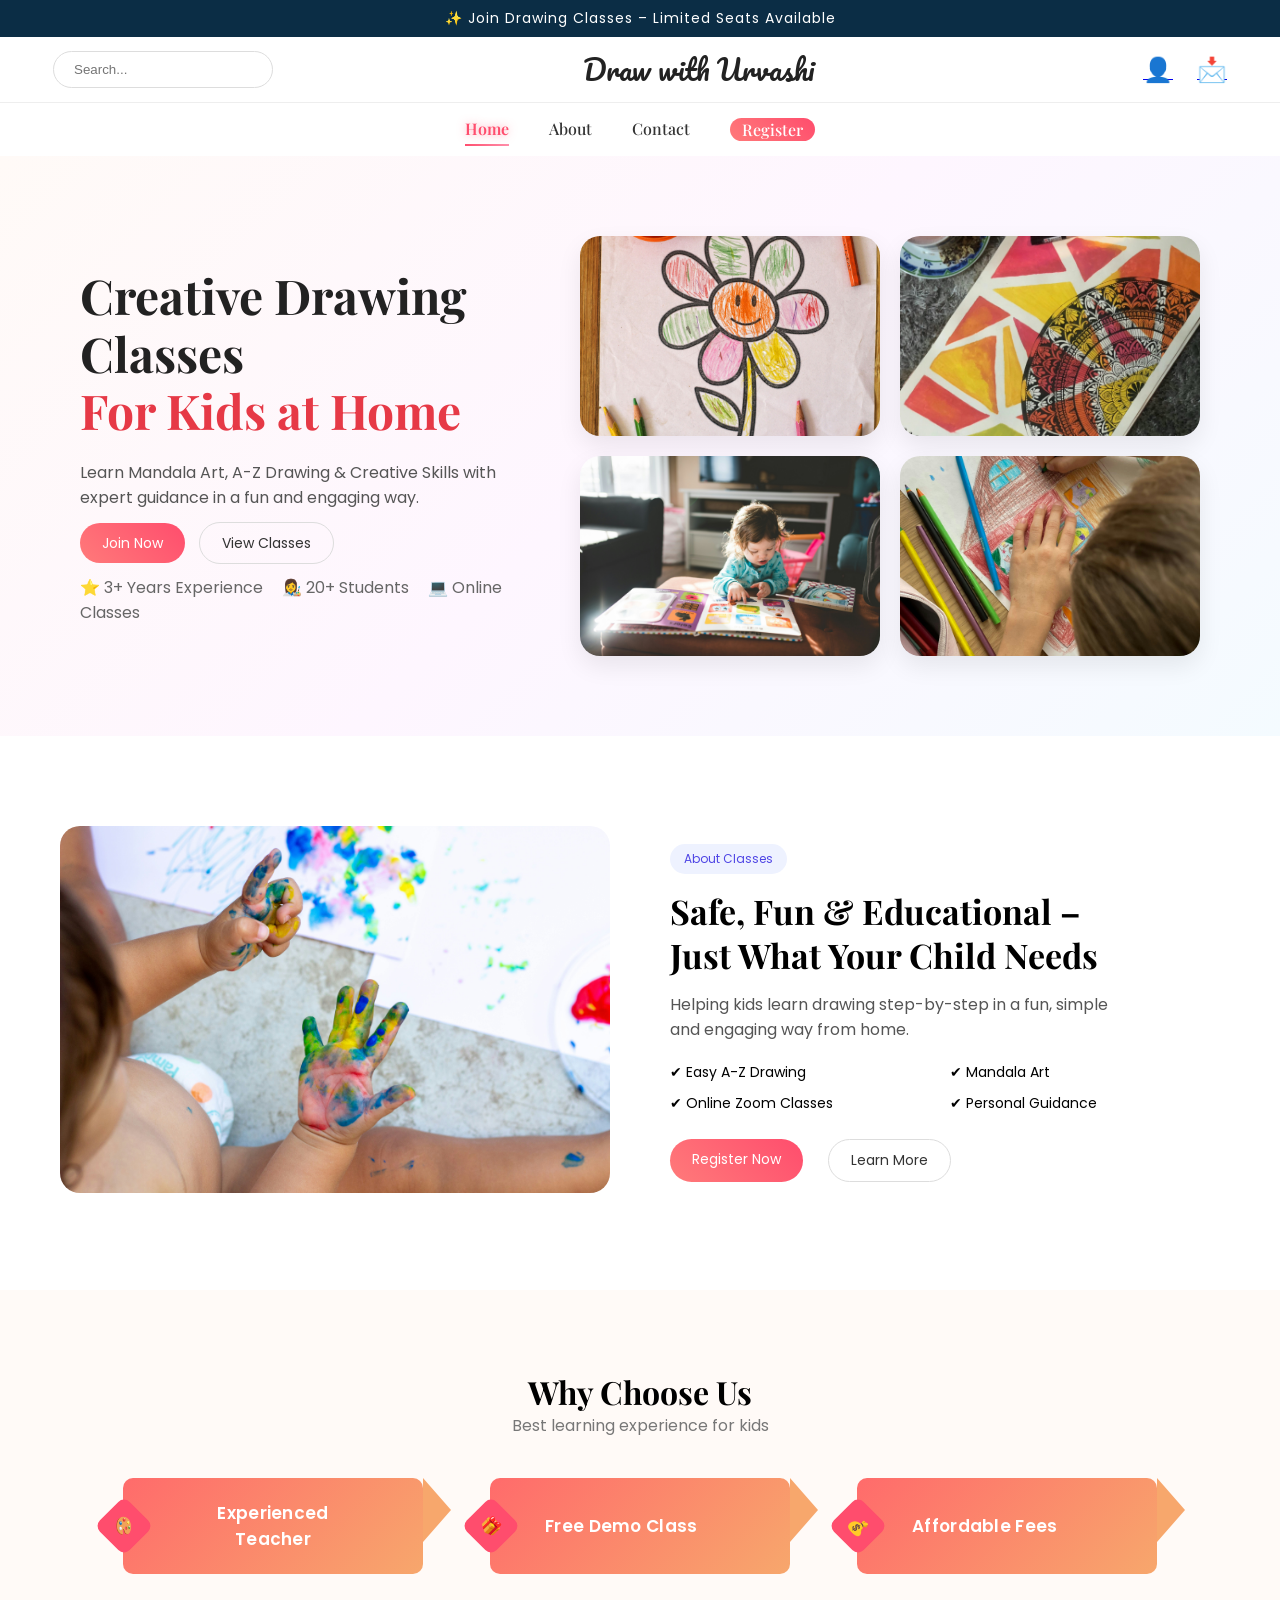
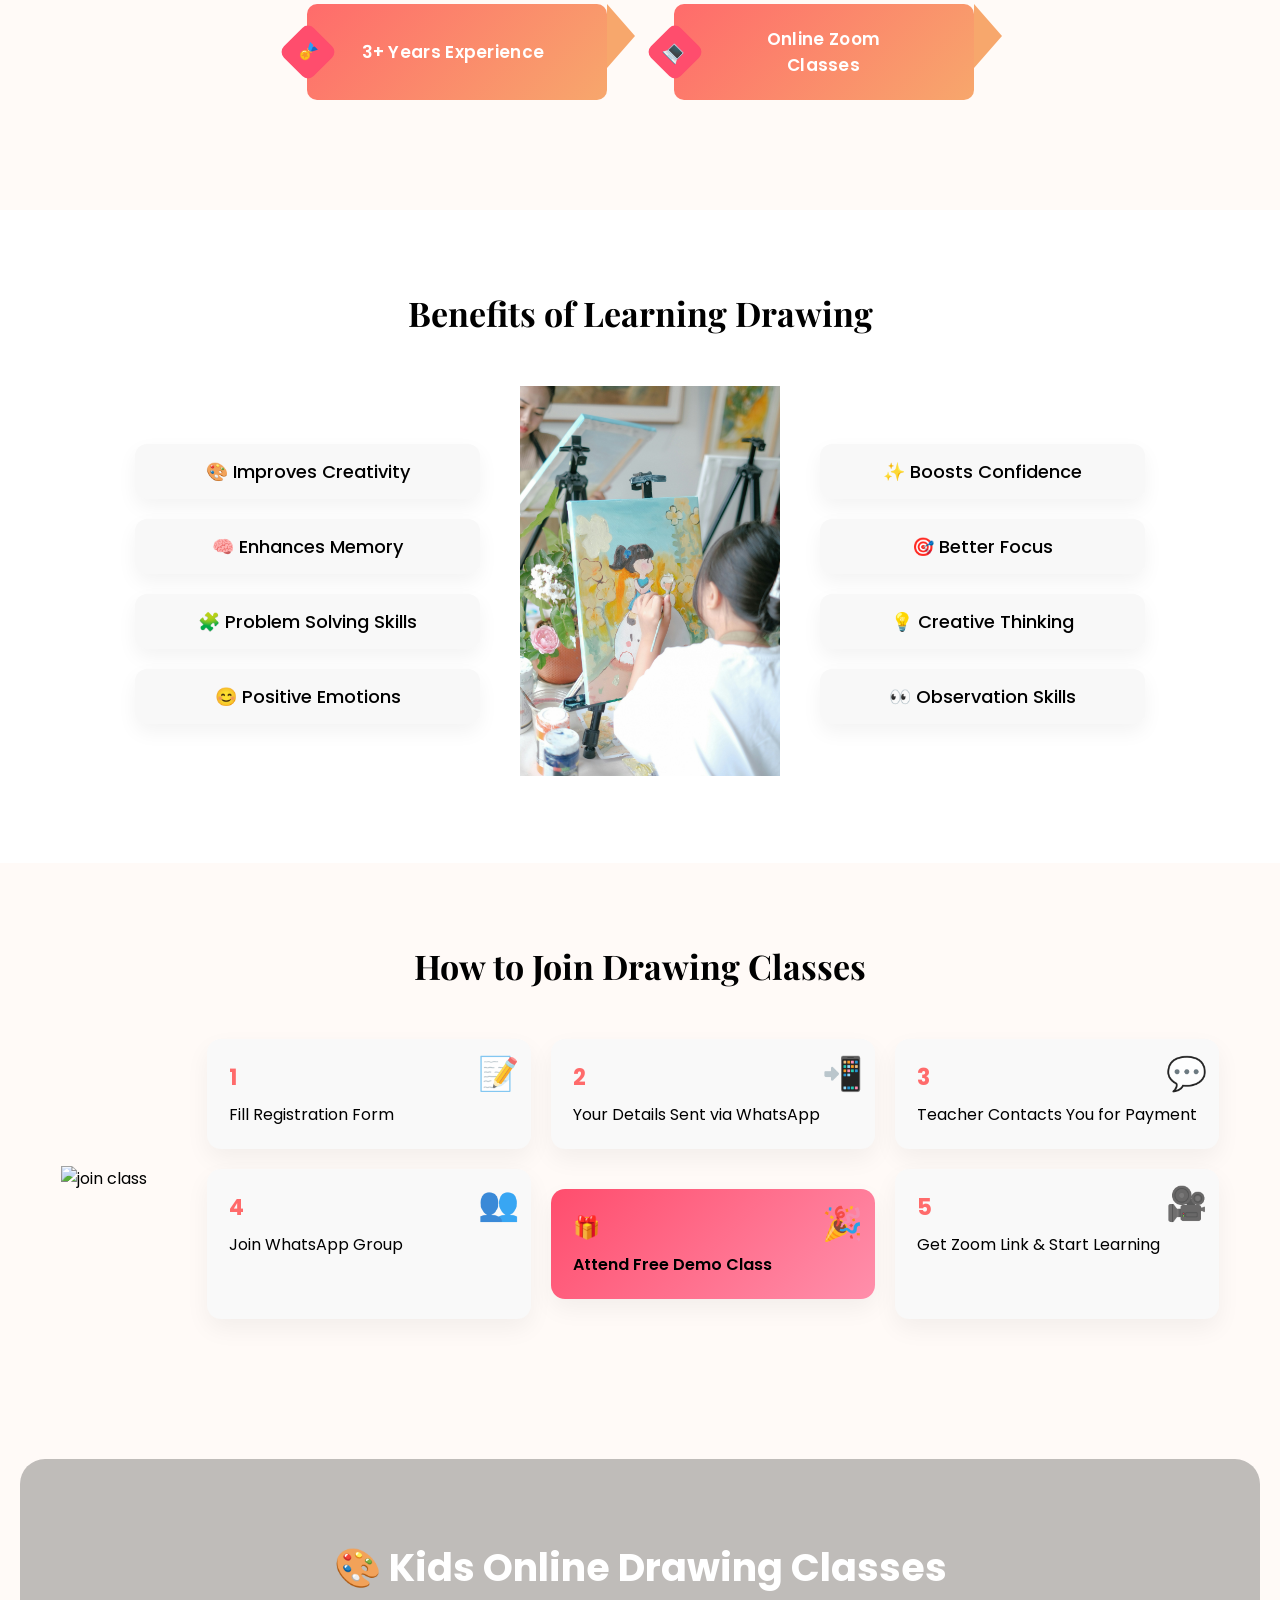
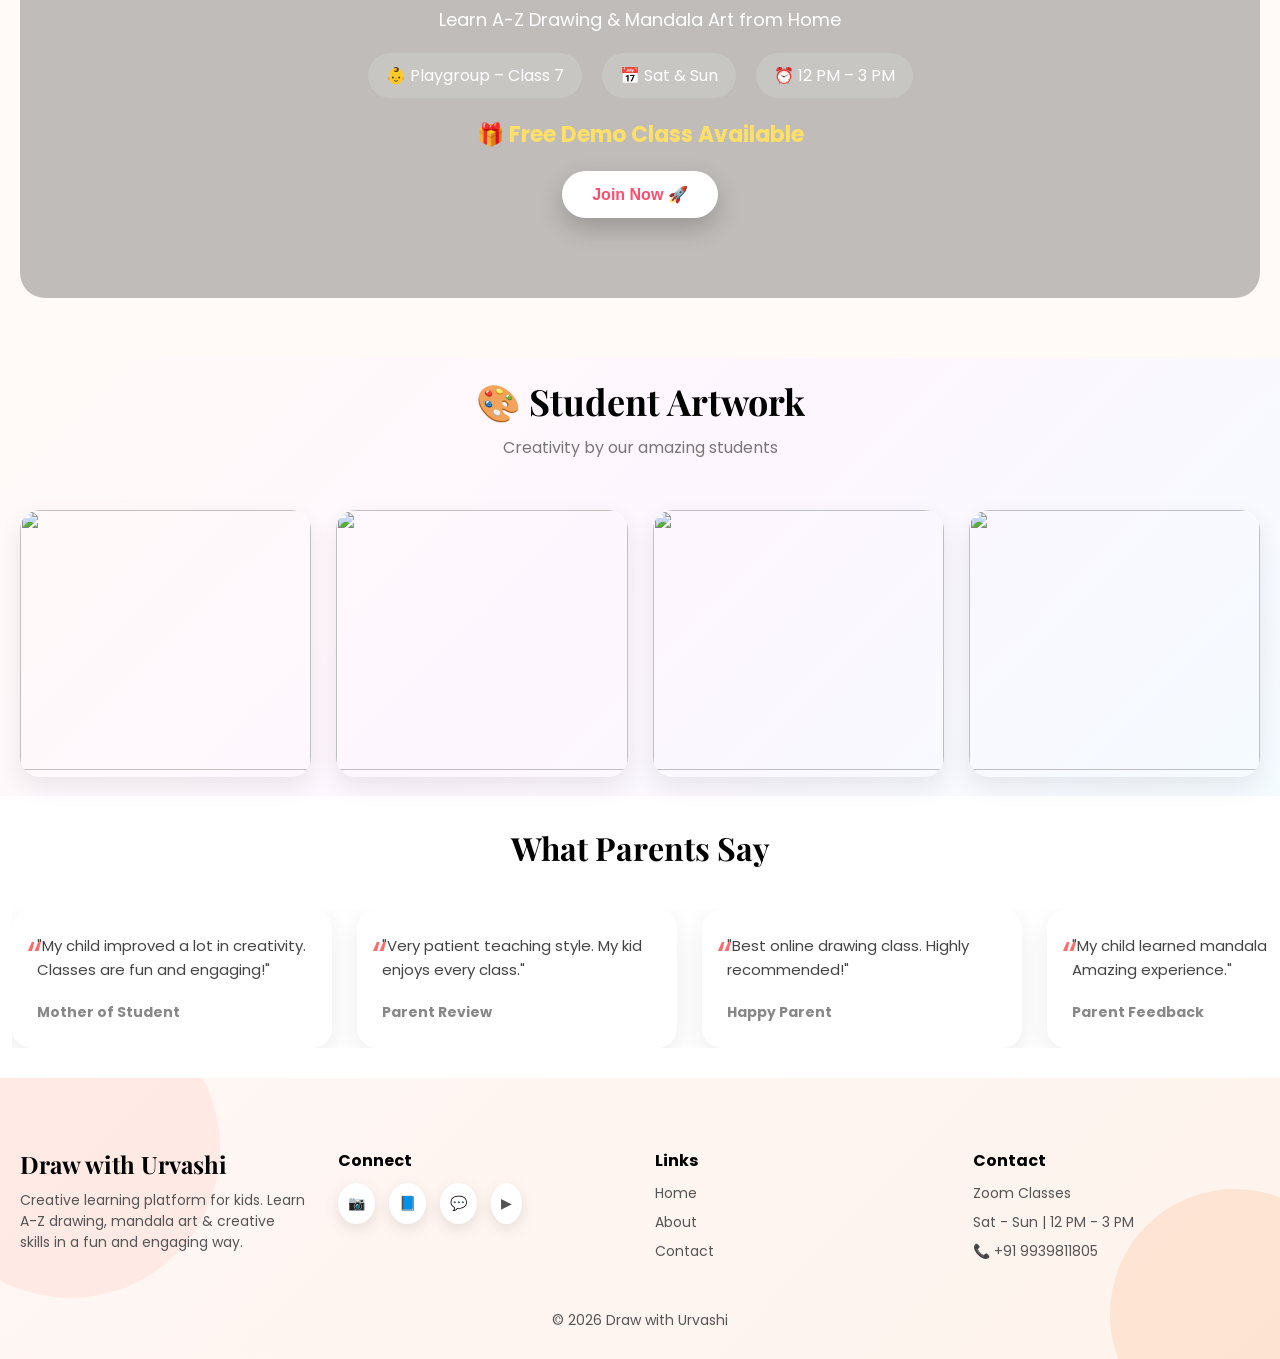
==== index.html @ b01d56c3 "Add files via upload" ====
<!DOCTYPE html>
<html lang="en">

<head>
 <meta charset="UTF-8">
  <meta name="viewport" content="width=device-width, initial-scale=1.0">
  <title>Draw with Urvashi</title>

  <link rel="stylesheet" href="css/style.css">
  <link
    href="https://fonts.googleapis.com/css2?family=Pacifico&family=Playfair+Display:wght@500;700&family=Poppins:wght@300;400;500&display=swap"
    rel="stylesheet">

</head>

<body>
  <div class="form-popup" id="registerForm">

  <div class="form-box">

    <span class="close-btn" onclick="closeForm()">×</span>

    <h2>🎨 Student Registration</h2>

    <input type="text" id="parentName" placeholder="Parent Name">
    <input type="text" id="phone" placeholder="Phone Number">

    <input type="text" id="childName" placeholder="Child Name">
    <input type="text" id="age" placeholder="Child Age">

    <select id="class">
      <option>Select Class</option>
      <option>Playgroup</option>
      <option>Nursery</option>
      <option>Class 1-3</option>
      <option>Class 4-7</option>
    </select>

    <select id="time">
      <option>Preferred Time</option>
      <option>Saturday</option>
      <option>Sunday</option>
    </select>

    <textarea id="msg" placeholder="Message (optional)"></textarea>

    <button onclick="submitForm()">Register Now 🚀</button>

  </div>

</div>

  <!-- 🔥 GOOGLE FONTS -->


  <!-- 🔥 NAVBAR -->
  <header class="navbar">

    <!-- TOP BAR -->
    <div class="top-bar">
      <p>✨ Join Drawing Classes – Limited Seats Available</p>
    </div>

    <!-- MAIN NAV -->
    <div class="nav-main">

      <!-- LEFT SEARCH -->
      <div class="nav-left">
        <input type="text" placeholder="Search..." />
      </div>

      <!-- CENTER LOGO -->
      <div class="nav-logo">
        Draw with Urvashi
      </div>

      <!-- RIGHT ICONS -->
      <div class="nav-icons">
        <a href="login.html"><span>👤</span></a>
        <a href="login.html"><span>📩</span></a>

      </div>

    </div>

    <!-- MENU -->
    <nav class="nav-menu">
      <a href="index.html" class="active">Home</a>
      <a href="about.html">About</a>
      <a href="contact.html">Contact</a>
      <a href="#" class="register-btn" onclick="openForm()">Register</a>
    </nav>

  </header>


  <!-- 🔥 HERO SECTION -->
  <section class="hero">

    <div class="hero-container">

      <!-- LEFT CONTENT -->
      <div class="hero-text">
        <h1>
          Creative Drawing Classes <br>
          <span>For Kids at Home</span>
        </h1>

        <p>
          Learn Mandala Art, A-Z Drawing & Creative Skills
          with expert guidance in a fun and engaging way.
        </p>

        <div class="hero-buttons">
          <a href="#" class="btn primary">Join Now</a>
          <a href="#" class="btn secondary">View Classes</a>
        </div>

        <div class="hero-badges">
          <span>⭐ 3+ Years Experience</span>
          <span>👩‍🎨 20+ Students</span>
          <span>💻 Online Classes</span>
        </div>
      </div>

      <!-- RIGHT VISUAL -->
      <div class="hero-visual">

        <div class="art-card"><img src="image/art1.jpg"></div>
        <div class="art-card"><img src="image/art2.jpg"></div>
        <div class="art-card"><img src="image/art3.jpg"></div>
        <div class="art-card"><img src="image/art4.jpg"></div>

      </div>

    </div>

  </section>


  <section class="kids-about">

    <div class="kids-container">

      <!-- LEFT IMAGE -->
      <div class="kids-image">
        <!-- <div class="bg-shape"></div> -->
        <img src="image/art5.jpg" alt="kids learning">
      </div>

      <!-- RIGHT CONTENT -->
      <div class="kids-content">

        <span class="tag">About Classes</span>

        <h2>
          Safe, Fun & Educational – <br>
          Just What Your Child Needs
        </h2>

        <p>
          Helping kids learn drawing step-by-step in a fun, simple
          and engaging way from home.
        </p>

        <div class="features">
          <div>✔ Easy A-Z Drawing</div>
          <div>✔ Mandala Art</div>
          <div>✔ Online Zoom Classes</div>
          <div>✔ Personal Guidance</div>
        </div>

        <div class="buttons">
          <a href="register.html" class="btn primary">Register Now</a>
          <a href="about.html" class="btn secondary">Learn More</a>
        </div>

      </div>

    </div>

  </section>
  <!-- 🔥 ART GALLERY GRID -->


  <section class="why-section">

    <h2>Why Choose Us</h2>
    <p class="subtitle">Best learning experience for kids</p>

    <!-- TOP ROW (3 ITEMS) -->
    <div class="why-row top">
      <div class="why-box"><span>🎨</span>
        <p>Experienced Teacher</p>
      </div>
      <div class="why-box"><span>🎁</span>
        <p>Free Demo Class</p>
      </div>
      <div class="why-box"><span>💰</span>
        <p>Affordable Fees</p>
      </div>
    </div>

    <!-- BOTTOM ROW (2 ITEMS CENTERED) -->
    <div class="why-row bottom">
      <div class="why-box"><span>🏅</span>
        <p>3+ Years Experience</p>
      </div>
      <div class="why-box"><span>💻</span>
        <p>Online Zoom Classes</p>
      </div>
    </div>

  </section>

  <!-- 🔥 BENEFITS -->
  <section class="benefits-section">

    <h2>Benefits of Learning Drawing</h2>

    <div class="benefits-container">

      <!-- LEFT SIDE -->
      <div class="benefits-left">
        <div class="benefit-card">🎨 Improves Creativity</div>
        <div class="benefit-card">🧠 Enhances Memory</div>
        <div class="benefit-card">🧩 Problem Solving Skills</div>
        <div class="benefit-card">😊 Positive Emotions</div>
      </div>

      <!-- CENTER IMAGE -->
      <div class="benefits-image">
        <img src="image/art6.jpg" alt="kids drawing">
      </div>

      <!-- RIGHT SIDE -->
      <div class="benefits-right">
        <div class="benefit-card">✨ Boosts Confidence</div>
        <div class="benefit-card">🎯 Better Focus</div>
        <div class="benefit-card">💡 Creative Thinking</div>
        <div class="benefit-card">👀 Observation Skills</div>
      </div>

    </div>

  </section>

  <!-- 🔥 STEPS -->
  <section class="join-section">

    <h2>How to Join Drawing Classes</h2>

    <div class="join-container">

      <!-- LEFT IMAGE -->
      <div class="join-image">
        <img
          src="https://images.unsplash.com/photo-1615909340810-3ec0e50f9e4d?q=80&w=1170&auto=format&fit=crop&ixlib=rb-4.1.0&ixid=M3wxMjA3fDB8MHxwaG90by1wYWdlfHx8fGVufDB8fHx8fA%3D%3D"
          alt="join class">
      </div>

      <!-- RIGHT STEPS -->
      <div class="join-steps">

        <div class="step-box">
          <span class="step-number">1</span>
          <p>Fill Registration Form</p>
          <div class="step-icon">📝</div>
        </div>

        <div class="step-box">
          <span class="step-number">2</span>
          <p>Your Details Sent via WhatsApp</p>
          <div class="step-icon">📲</div>
        </div>

        <div class="step-box">
          <span class="step-number">3</span>
          <p>Teacher Contacts You for Payment</p>
          <div class="step-icon">💬</div>
        </div>

        <div class="step-box">
          <span class="step-number">4</span>
          <p>Join WhatsApp Group</p>
          <div class="step-icon">👥</div>
        </div>

        <div class="step-box highlight">
          <span class="step-number">🎁</span>
          <p>Attend Free Demo Class</p>
          <div class="step-icon">🎉</div>
        </div>

        <div class="step-box">
          <span class="step-number">5</span>
          <p>Get Zoom Link & Start Learning</p>
          <div class="step-icon">🎥</div>
        </div>

      </div>

  </section>

  <section class="cta-banner">
    <div class="cta-overlay"></div>

    <div class="cta-content">

      <h2 class="fade-in">🎨 Kids Online Drawing Classes</h2>

      <p class="fade-in delay-1">
        Learn A-Z Drawing & Mandala Art from Home
      </p>

      <div class="cta-details fade-in delay-2">
        <span>👶 Playgroup – Class 7</span>
        <span>📅 Sat & Sun</span>
        <span>⏰ 12 PM – 3 PM</span>
      </div>

      <h3 class="highlight fade-in delay-3">
        🎁 Free Demo Class Available
      </h3>

      <button class="cta-btn">Join Now 🚀</button>

    </div>
  </section>

<section class="gallery">
  <h2 class="gallery-title">🎨 Student Artwork</h2>
  <p class="gallery-subtitle">Creativity by our amazing students</p>

  <div class="gallery-grid">

    <div class="gallery-card">
      <img src="https://images.unsplash.com/photo-1746969750526-485a8adfc287?q=80&w=2080&auto=format&fit=crop&ixlib=rb-4.1.0&ixid=M3wxMjA3fDB8MHxwaG90by1wYWdlfHx8fGVufDB8fHx8fA%3D%3D" alt="">
      <div class="overlay">
        <span>Creative Art</span>
      </div>
    </div>

    <div class="gallery-card">
      <img src="https://images.unsplash.com/photo-1613950190144-4f2a84c75e8c?q=80&w=687&auto=format&fit=crop&ixlib=rb-4.1.0&ixid=M3wxMjA3fDB8MHxwaG90by1wYWdlfHx8fGVufDB8fHx8fA%3D%3D" alt="">
      <div class="overlay">
        <span>Mandala Design</span>
      </div>
    </div>

    <div class="gallery-card">
      <img src="https://images.unsplash.com/photo-1537440499989-de5f6b6854de?q=80&w=1170&auto=format&fit=crop&ixlib=rb-4.1.0&ixid=M3wxMjA3fDB8MHxwaG90by1wYWdlfHx8fGVufDB8fHx8fA%3D%3D" alt="">
      <div class="overlay">
        <span>Kids Drawing</span>
      </div>
    </div>

    <div class="gallery-card">
      <img src="https://plus.unsplash.com/premium_photo-1681828743440-a99d19844319?q=80&w=1162&auto=format&fit=crop&ixlib=rb-4.1.0&ixid=M3wxMjA3fDB8MHxwaG90by1wYWdlfHx8fGVufDB8fHx8fA%3D%3D" alt="">
      <div class="overlay">
        <span>Color Art</span>
      </div>
    </div>

  </div>
</section>


  <!-- 🔥 TESTIMONIAL -->
  <section class="testimonials">
    <h2>What Parents Say</h2>

    <div class="testimonial-wrapper">

      <div class="testimonial-track">

        <!-- CARD 1 -->
        <div class="testimonial-card">
          <p>
            "My child improved a lot in creativity. Classes are fun and engaging!"
          </p>
          <h4>Mother of Student</h4>
        </div>

        <!-- CARD 2 -->
        <div class="testimonial-card">
          <p>
            "Very patient teaching style. My kid enjoys every class."
          </p>
          <h4>Parent Review</h4>
        </div>

        <!-- CARD 3 -->
        <div class="testimonial-card">
          <p>
            "Best online drawing class. Highly recommended!"
          </p>
          <h4>Happy Parent</h4>
        </div>

        <!-- CARD 4 -->
        <div class="testimonial-card">
          <p>
            "My child learned mandala art easily. Amazing experience."
          </p>
          <h4>Parent Feedback</h4>
        </div>

        <div class="testimonial-card">
          <p>
            "Best online drawing class. Highly recommended!"
          </p>
          <h4>Happy Parent</h4>
        </div>

        <!-- CARD 4 -->
        <div class="testimonial-card">
          <p>
            "My child learned mandala art easily. Amazing experience."
          </p>
          <h4>Parent Feedback</h4>
        </div>

      </div>

    </div>
  </section>


  <!-- 🔥 FOOTER -->
   <footer class="footer">

    <div class="footer-container">

      <!-- LEFT -->
      <div class="footer-about">
        <h2>Draw with Urvashi</h2>
        <p>
          Creative learning platform for kids. Learn A-Z drawing,
          mandala art & creative skills in a fun and engaging way.
        </p>
      </div>

      <!-- SOCIAL -->
      <div class="footer-social">
        <h3>Connect</h3>
        <div class="social-icons">
          <a href="#">📷</a>
          <a href="#">📘</a>
          <a href="#">💬</a>
          <a href="#">▶</a>
        </div>
      </div>

      <!-- LINKS -->
      <div class="footer-links">
        <h3>Links</h3>
        <a href="index.html">Home</a>
        <a href="about.html">About</a>
        <a href="contact.html">Contact</a>
      </div>

      <!-- CONTACT -->
      <div class="footer-contact">
        <h3>Contact</h3>
        <p>Zoom Classes</p>
        <p>Sat - Sun | 12 PM - 3 PM</p>
        <p>📞 +91 9939811805</p>
      </div>

    </div>

    <p class="footer-bottom">© 2026 Draw with Urvashi</p>

  </footer>

  <script src="js/script.js"></script>
</body>

</html>
---- css/style.css ----
/* RESET */
*{
margin:0;
padding:0;
box-sizing:border-box;
}

/* FONTS */
body{
font-family:'Poppins', sans-serif;
background:#fffaf7;
}

/* 🔥 TOP BAR */
.top-bar{
background:#0b2d45;
color:#fff;
text-align:center;
padding:8px;
font-size:14px;
letter-spacing:1px;
}

/* 🔥 NAV MAIN */
.nav-main{
display:flex;
justify-content:space-between;
align-items:center;
padding:8px 53px;
background:#fff;
}

/* SEARCH */
.nav-left input{
padding:10px 20px;
border-radius:30px;
border:1px solid #ddd;
outline:none;
width:220px;
transition:0.3s;
}

.nav-left input:focus{
border-color:#e63946;
}

/* LOGO */
.nav-logo{
font-family:'Pacifico', cursive;
font-size:28px;
color:#222;
text-align:center;
}

/* ICONS */
.nav-icons span{
margin-left:20px;
font-size:24px;
cursor:pointer;
transition:0.3s;
}

.nav-icons span:hover{
color:#e63946;
}

/* 🔥 MENU */
.nav-menu{
display:flex;
justify-content:center;
gap:40px;
padding:15px;
border-top:1px solid #eee;
background:#fff;
}

.nav-menu a{
text-decoration:none;
color:#333;
font-family:'Playfair Display', serif;
font-weight:500;
position:relative;
transition:0.3s;
}

/* HOVER UNDERLINE EFFECT */
.nav-menu a::after{
content:"";
position:absolute;
width:0%;
height:2px;
bottom:-5px;
left:0;
background:#e63946;
transition:0.3s;
}

.nav-menu a:hover::after{
width:100%;
}

/* REGISTER BUTTON */
.register-btn{
background:linear-gradient(45deg,#ff7a7a,#ff4d6d);
color:white !important;
padding:1px 12px;
border-radius:25px;
}

.register-btn:hover{
transform:scale(1.05);
}

/* 🔥 RESPONSIVE */
@media(max-width:768px){

.nav-main{
flex-direction:column;
gap:10px;
}

.nav-left input{
width:100%;
}

.nav-menu{
flex-wrap:wrap;
gap:20px;
}

}

/* 🔥 HERO */
.hero{
padding:80px 80px;
background:linear-gradient(135deg,#fffaf7,#fef6ff,#f4fbff);
}

.hero-container{
display:flex;
align-items:center;
justify-content:space-between;
gap:40px;
}

/* TEXT */
.hero-text h1{
font-family:'Playfair Display', serif;
font-size:48px;
color:#222;
line-height:1.2;
}

.hero-text h1 span{
color:#e63946;
}

.hero-text p{
margin:20px 0;
color:#555;
font-size:16px;
max-width:500px;
}

/* BUTTONS */
.hero-buttons{
margin:20px 0;
}

.btn{
padding:12px 25px;
border-radius:30px;
text-decoration:none;
font-size:14px;
margin-right:10px;
transition:0.3s;
}

.primary{
background:linear-gradient(45deg,#ff7a7a,#ff4d6d);
color:#fff;
}

.secondary{
border:1px solid #ddd;
color:#333;
}

.btn:hover{
transform:translateY(-3px);
}

/* BADGES */
.hero-badges span{
margin-right:15px;
font-size:16px;
color:#666;
}

/* VISUAL SIDE */
.hero-visual{
display:grid;
grid-template-columns:repeat(2,1fr);
gap:20px;
}

.art-card{
border-radius:20px;
overflow:hidden;
box-shadow:0 10px 25px rgba(0,0,0,0.08);
transition:0.4s;
width:300px;
height:200px;
}

.art-card img{
width:100%;
height:100%;
object-fit:cover;
}

.art-card:hover{
transform:translateY(-10px) scale(1.03);
}

/* RESPONSIVE */
@media(max-width:768px){
.hero-container{
flex-direction:column;
text-align:center;
}

.hero-text h1{
font-size:32px;
}

.hero-visual{
grid-template-columns:1fr 1fr;
}
}
/* 🔥 GALLERY */
.gallery{
padding:60px;
text-align:center;
}

.grid{
display:grid;
grid-template-columns:repeat(auto-fit,minmax(200px,1fr));
gap:20px;
}

.grid img{
width:100%;
border-radius:15px;
transition:0.3s;
}

.grid img:hover{
transform:scale(1.05);
}

.benefits-section {
  padding: 80px 20px;
  text-align: center;
  background: white;
}

.benefits-section h2 {
  font-family: 'Playfair Display', serif;
  font-size: 34px;
  margin-bottom: 50px;
}

/* MAIN LAYOUT */
.benefits-container {
  display: flex;
  align-items: center;
  justify-content: center;
  gap: 40px;
}

/* LEFT & RIGHT */
.benefits-left,
.benefits-right {
  display: flex;
  flex-direction: column;
  gap: 20px;
}

/* CARDS */
.benefit-card {
  background: #f8f8f8;
  padding: 14px 63px;
  border-radius: 12px;
  font-size: 18px;
  font-weight: 500;

  box-shadow: 0 8px 20px rgba(0,0,0,0.05);
  transition: all 0.3s ease;

  cursor: pointer;
}

/* HOVER EFFECT */
.benefit-card:hover {
  background: linear-gradient(135deg, #ff6b6b, #f7a76c);
  color: white;
  transform: translateY(-5px);
}

/* CENTER IMAGE */
.benefits-image img {
  width: 260px;
  animation: float 3s ease-in-out infinite;
}

/* FLOAT ANIMATION */
@keyframes float {
  0% { transform: translateY(0); }
  50% { transform: translateY(-10px); }
  100% { transform: translateY(0); }
}

/* 🔥 STEPS */
.join-section {
  padding: 80px 20px;
  text-align: center;
}

.join-section h2 {
  font-family: 'Playfair Display', serif;
  font-size: 34px;
  margin-bottom: 50px;
}

/* LAYOUT */
.join-container {
  display: flex;
  align-items: center;
  justify-content: center;
  gap: 60px;
}

/* IMAGE */
.join-image img {
  width: 260px;
  animation: float 3s ease-in-out infinite;
}

/* STEPS GRID */
.join-steps {
  display: grid;
  grid-template-columns: repeat(3, 1fr);
  gap: 20px;
}

/* STEP BOX */
.step-box {
  background: #f9f9f9;
  padding: 20px;
  border-radius: 12px;
  text-align: left;

  box-shadow: 0 8px 20px rgba(0,0,0,0.05);
  transition: 0.3s;
}

/* NUMBER */
.step-box span {
  font-size: 22px;
  font-weight: bold;
  display: block;
  margin-bottom: 8px;
  color: #ff6b6b;
}

/* TEXT */
.step-box p {
  font-size: 16px;
  color: black;
}

/* HOVER */
.step-box:hover {
  transform: translateY(-5px);
  background: linear-gradient(135deg,#ff6b6b,#f7a76c);
  color: white;
}

/* FREE DEMO HIGHLIGHT */
.step-box.highlight {
  background: linear-gradient(135deg,#ff4d6d,#ff8fab);
  color: white;
  font-weight: 600;
}
/* STEP BOX */
.step-box {
  position: relative;
  background: #f9f9f9;
  padding: 22px;
  border-radius: 14px;
  text-align: left;
  min-height: 90px;

  box-shadow: 0 10px 25px rgba(0,0,0,0.05);
  transition: 0.3s;
}

/* NUMBER */
.step-number {
  font-size: 20px;
  font-weight: bold;
  color: #ff6b6b;
  display: block;
  margin-bottom: 6px;
}

/* ICON TOP RIGHT */
.step-icon {
  position: absolute;
  top: 10px;
  right: 12px;

  font-size: 33px;   /* BIG ICON */
  opacity: 0.85;
}

/* HOVER EFFECT */
.step-box:hover {
  transform: translateY(-6px);
  background: linear-gradient(135deg,#ff6b6b,#f7a76c);
  color: white;
}

/* ICON COLOR ON HOVER */
.step-box:hover .step-icon {
  transform: scale(1.2);
}

/* HIGHLIGHT (FREE DEMO) */
.step-box.highlight {
  background: linear-gradient(135deg,#ff4d6d,#ff8fab);
  color: white;
}
/* 🔥 TESTIMONIAL */
.testimonials {
  padding: 30px 12px;
  text-align: center;
  background: white;
}

.testimonials h2 {
  font-size: 32px;
  margin-bottom: 40px;
  font-family: 'Playfair Display', serif;
}

/* Wrapper */
.testimonial-wrapper {
  overflow: hidden;
  position: relative;
}

/* Track */
.testimonial-track {
  display: flex;
  gap: 25px;
  width:max-content;
  animation: scroll 25s linear infinite;
}

/* Card */
.testimonial-card {
  min-width: 300px;
  max-width: 320px;
  background: white;
  padding: 25px;
  border-radius: 20px;
  box-shadow: 0 10px 30px rgba(0,0,0,0.08);
  text-align: left;
  transition: 0.3s ease;
  position: relative;
}

/* Hover effect */
.testimonial-card:hover {
  transform: translateY(-10px);
  box-shadow: 0 20px 40px rgba(0,0,0,0.15);
}

/* Quote style */
.testimonial-card p {
  font-size: 15px;
  line-height: 1.6;
  margin-bottom: 20px;
  color: #444;
  position: relative;
}

.testimonial-card p::before {
  content: "“";
  font-size: 40px;
  color: #ff6b6b;
  position: absolute;
  left: -10px;
  top: -10px;
}

/* Name */
.testimonial-card h4 {
  font-size: 14px;
  color: #888;
}

/* Animation */
@keyframes scroll {
  0% { transform: translateX(0); }
  100% { transform: translateX(-50%); }
}

/* Responsive */
@media (max-width: 768px) {
  .testimonial-track {
    animation: none;
    overflow-x: auto;
  }
}

/* 🔥 FOOTER */






.kids-about{
padding:90px 60px;
background:#fff;
}

.kids-container{
display:flex;
align-items:center;
justify-content:space-between;
gap:60px;
}

/* IMAGE SIDE */
.kids-image{
position:relative;
width:50%;
}

.kids-image img{
width:100%;
border-radius:20px;
position:relative;
z-index:2;
}

/* BACKGROUND SHAPE (IMPORTANT 🔥) */
.bg-shape{
position:absolute;
width:80%;
height:80%;
background:#f4a261;
border-radius:30px;
top:20px;
left:-20px;
z-index:1;
}

/* CONTENT SIDE */
.kids-content{
width:50%;
}

/* TAG */
.tag{
background:#eef2ff;
color:#4f46e5;
padding:6px 14px;
border-radius:20px;
font-size:12px;
display:inline-block;
margin-bottom:15px;
}

/* HEADING */
.kids-content h2{
font-family:'Playfair Display', serif;
font-size:34px;
line-height:1.3;
margin-bottom:15px;
}

/* TEXT */
.kids-content p{
color:#555;
margin-bottom:20px;
max-width:450px;
}

/* FEATURES */
.features{
display:grid;
grid-template-columns:1fr 1fr;
gap:10px;
margin-bottom:25px;
font-size:14px;
}

/* BUTTONS */
.buttons{
display:flex;
gap:15px;
}

.btn{
padding:10px 22px;
border-radius:25px;
text-decoration:none;
font-size:14px;
transition:0.3s;
}

.primary{
background:linear-gradient(45deg,#ff7a7a,#ff4d6d);
color:#fff;
}

.secondary{
border:1px solid #ddd;
color:#333;
}

.btn:hover{
transform:translateY(-3px);
}

/* RESPONSIVE */
@media(max-width:768px){
.kids-container{
flex-direction:column;
text-align:center;
}

.kids-image,
.kids-content{
width:100%;
}

.bg-shape{
left:0;
}
}



 .why-section{
padding:80px 60px;
background:#fffaf7;
text-align:center;
} 

/* TITLE */
.section-title{
font-family:'Playfair Display', serif;
font-size:32px;
margin-bottom:10px;
}

.section-title span{
color:#ff4d6d;
}

.section-subtitle{
color:#666;
margin-bottom:50px;
}

/* CONTAINER */
.why-container{
display:flex;
flex-wrap:wrap;
justify-content:center;
gap:25px;
}

/* CARD (ARROW SHAPE 🔥) */
.why-card{
display:flex;
align-items:center;
gap:15px;
padding:15px 25px;
background:linear-gradient(45deg,#ff7a7a,#fcbf49);
color:#fff;
border-radius:40px;
font-size:14px;
position:relative;
transition:0.4s;
cursor:pointer;
}

/* ICON */
.why-card span{
background:#fff;
color:#ff4d6d;
width:35px;
height:35px;
display:flex;
align-items:center;
justify-content:center;
border-radius:50%;
font-size:16px;
}

/* HOVER EFFECT */
.why-card:hover{
transform:translateY(-6px) scale(1.05);
box-shadow:0 10px 25px rgba(0,0,0,0.1);
}

/* ANIMATION */
.why-card{
opacity:0;
transform:translateY(30px);
animation:fadeUp 0.8s forwards;
}

.why-card:nth-child(1){animation-delay:0.2s;}
.why-card:nth-child(2){animation-delay:0.4s;}
.why-card:nth-child(3){animation-delay:0.6s;}
.why-card:nth-child(4){animation-delay:0.8s;}
.why-card:nth-child(5){animation-delay:1s;}

@keyframes fadeUp{
to{
opacity:1;
transform:translateY(0);
}
}

/* RESPONSIVE */
@media(max-width:768px){
.why-container{
flex-direction:column;
align-items:center;
}
}
 */


.why-section {
  text-align: center;
  padding: 60px 20px;
}

.why-section h2 {
  font-family: 'Playfair Display', serif;
  font-size: 32px;
}

.subtitle {
  color: #777;
  margin-bottom: 40px;
}

/* ROW SYSTEM */
.why-row {
  display: flex;
  justify-content: center;
  gap: 67px;
  margin-bottom: 30px;
}

/* BOTTOM CENTER ALIGN */
.why-row.bottom {
  justify-content: center;
}

/* CARD DESIGN */
.why-box {
  position: relative;
  background: linear-gradient(135deg, #ff6b6b, #f7a76c);
  color: white;

  padding: 22px 55px;   /* MORE SPACE */
  width: 300px;         /* SLIGHTLY BIGGER */
  min-height: 68px;     /* HEIGHT INCREASE */

  display: flex;
  align-items: center;

  font-size: 17px;      /* BIGGER TEXT */
  font-weight: 600;     /* BOLD */
  letter-spacing: 0.3px;
  border-radius: 10px;
  transition: all 0.35s ease;
}

/* LEFT ICON DIAMOND */
.why-box span {
  position: absolute;
  left: -20px;
  top: 50%;
  transform: translateY(-50%) rotate(45deg);
  background: #ff4d6d;
  width: 42px;
  height: 42px;
  display: flex;
  align-items: center;
  justify-content: center;
  border-radius: 8px;
  font-size: 16px;
}

.why-box span::before {
  transform: rotate(-45deg);
}

/* RIGHT ARROW */
.why-box::after {
  content: "";
  position: absolute;
  right: -28px;
  top: 0;
  border-top: 32px solid transparent;
  border-bottom: 32px solid transparent;
  border-left: 28px solid #f7a76c;
}

/* HOVER */
.why-box:hover {
  transform: translateY(-8px) scale(1.05);
  box-shadow: 0 15px 35px rgba(0,0,0,0.2);
}

/* RESPONSIVE */
@media (max-width: 768px) {
  .why-row {
    flex-direction: column;
    align-items: center;
  }
}










/* 🔥 CTA BANNER PREMIUM */
.cta-banner {
  position: relative;
  background: url("https://images.unsplash.com/photo-1774820270838-0a78a1eb0e18?q=80&w=2070&auto=format&fit=crop&ixlib=rb-4.1.0&ixid=M3wxMjA3fDB8MHxwaG90by1wYWdlfHx8fGVufDB8fHx8fA%3D%3D");
  background-size: 300% 300%;
  animation: gradientMove 8s ease infinite;

  color: white;
  text-align: center;
  padding: 80px 20px;
  border-radius: 25px;
  margin: 60px 20px;
  overflow: hidden;
}

/* DARK OVERLAY FOR DEPTH */
.cta-overlay {
  position: absolute;
  width: 100%;
  height: 100%;
  background: rgba(0,0,0,0.25);
  top: 0;
  left: 0;
}

/* CONTENT */
.cta-content {
  position: relative;
  z-index: 2;
}

/* HEADINGS */
.cta-content h2 {
  font-size: 38px;
  font-weight: 700;
  margin-bottom: 10px;
}

.cta-content p {
  font-size: 18px;
  opacity: 0.9;
}

/* DETAILS BOX */
.cta-details {
  display: flex;
  justify-content: center;
  gap: 20px;
  margin: 20px 0;
  flex-wrap: wrap;
}

.cta-details span {
  background: rgba(255,255,255,0.15);
  padding: 10px 18px;
  border-radius: 30px;
  backdrop-filter: blur(10px);
  transition: 0.3s;
}

.cta-details span:hover {
  transform: scale(1.08);
  background: rgba(255,255,255,0.3);
}

/* HIGHLIGHT */
.highlight {
  margin: 20px 0;
  font-size: 22px;
  font-weight: bold;
  color: #ffe066;
}

/* BUTTON */
.cta-btn {
  background: white;
  color: #ff4d6d;
  padding: 14px 30px;
  border-radius: 30px;
  border: none;
  font-size: 16px;
  font-weight: bold;
  cursor: pointer;

  box-shadow: 0 10px 25px rgba(0,0,0,0.2);
  transition: 0.3s;
}

.cta-btn:hover {
  transform: scale(1.1);
  box-shadow: 0 15px 40px rgba(0,0,0,0.3);
}

/* 🔥 ANIMATIONS */
@keyframes gradientMove {
  0% { background-position: 0% 50%; }
  50% { background-position: 100% 50%; }
  100% { background-position: 0% 50%; }
}

/* FADE ANIMATION */
.fade-in {
  opacity: 0;
  transform: translateY(20px);
  animation: fadeUp 1s forwards;
}

.delay-1 { animation-delay: 0.3s; }
.delay-2 { animation-delay: 0.6s; }
.delay-3 { animation-delay: 0.9s; }

@keyframes fadeUp {
  to {
    opacity: 1;
    transform: translateY(0);
  }
}


.footer {
  background: linear-gradient(135deg,#fff7f5,#fef3ec);
  padding: 70px 20px 20px;
  position: relative;
  overflow: hidden;
}

/* Soft abstract shapes */
.footer::before {
  content: "";
  position: absolute;
  width: 300px;
  height: 300px;
  background: #ffb6a3;
  border-radius: 50%;
  top: -80px;
  left: -80px;
  opacity: 0.2;
}

.footer::after {
  content: "";
  position: absolute;
  width: 250px;
  height: 250px;
  background: #f7a76c;
  border-radius: 50%;
  bottom: -80px;
  right: -80px;
  opacity: 0.2;
}

/* Container */
.footer-container {
  display: grid;
  grid-template-columns: repeat(4,1fr);
  gap: 30px;
  position: relative;
  z-index: 2;
}

/* Titles */
.footer h2 {
  font-family: 'Playfair Display', serif;
  margin-bottom: 10px;
}

.footer h3 {
  margin-bottom: 10px;
  font-size: 16px;
}

/* Text */
.footer p, .footer a {
  font-size: 14px;
  color: #555;
  text-decoration: none;
  display: block;
  margin-bottom: 8px;
}

/* Social icons */
.social-icons a {
  display: inline-block;
  margin-right: 10px;
  background: white;
  padding: 10px;
  border-radius: 50%;
  box-shadow: 0 5px 15px rgba(0,0,0,0.1);
  transition: 0.3s;
}

.social-icons a:hover {
  transform: translateY(-5px);
}

/* Bottom */
.footer-bottom {
  text-align: center;
  margin-top: 40px;
  font-size: 13px;
  color: #888;
}

/* Responsive */
@media (max-width: 768px) {
  .footer-container {
    grid-template-columns: 1fr 1fr;
  }
}



/* 🔥 GALLERY SECTION */
.gallery {
  padding: 19px 20px;
  text-align: center;
  background: linear-gradient(135deg,#fffaf7,#fef6ff,#f4fbff);
}

.gallery-title {
  font-size: 36px;
  font-family: 'Playfair Display', serif;
  margin-bottom: 10px;
}

.gallery-subtitle {
  color: #777;
  margin-bottom: 50px;
}

/* GRID */
.gallery-grid {
  display: grid;
  grid-template-columns: repeat(auto-fit,minmax(250px,1fr));
  gap: 25px;
}

/* CARD */
.gallery-card {
  position: relative;
  border-radius: 20px;
  overflow: hidden;
  cursor: pointer;

  transform: translateY(30px);
  opacity: 0;
  animation: fadeUp 1s forwards;

  box-shadow: 0 10px 25px rgba(0,0,0,0.08);
}

/* STAGGER ANIMATION */
.gallery-card:nth-child(1){ animation-delay: 0.2s; }
.gallery-card:nth-child(2){ animation-delay: 0.4s; }
.gallery-card:nth-child(3){ animation-delay: 0.6s; }
.gallery-card:nth-child(4){ animation-delay: 0.8s; }

/* IMAGE */
.gallery-card img {
  width: 100%;
  height: 260px;
  object-fit: cover;
  transition: 0.5s;
}

/* OVERLAY */
.overlay {
  position: absolute;
  bottom: 0;
  left: 0;
  width: 100%;
  height: 100%;

  background: linear-gradient(to top, rgba(0,0,0,0.7), transparent);
  display: flex;
  align-items: flex-end;
  justify-content: center;

  opacity: 0;
  transition: 0.4s;
}

.overlay span {
  color: white;
  margin-bottom: 20px;
  font-size: 18px;
  font-weight: 500;
}

/* HOVER EFFECT */
.gallery-card:hover img {
  transform: scale(1.1) rotate(1deg);
  filter: brightness(0.8);
}

.gallery-card:hover .overlay {
  opacity: 1;
}

/* GLOW BORDER ON HOVER */
.gallery-card:hover {
  box-shadow: 0 20px 50px rgba(255, 77, 109, 0.4);
  transform: translateY(-10px) scale(1.03);
}

/* FADE ANIMATION */
@keyframes fadeUp {
  to {
    opacity: 1;
    transform: translateY(0);
  }
}

/* NAV LINKS */
.nav-menu a {
  position: relative;
  text-decoration: none;
  color: #333;
  font-family: 'Playfair Display', serif;
  transition: 0.3s;
}

/* UNDERLINE EFFECT */
.nav-menu a::after {
  content: "";
  position: absolute;
  left: 0;
  bottom: -5px;
  width: 0%;
  height: 2px;
  background: linear-gradient(45deg,#ff4d6d,#ff8fab);
  transition: 0.4s ease;
}

/* HOVER */
.nav-menu a:hover::after {
  width: 100%;
}

/* 🔥 ACTIVE LINK (IMPORTANT) */
.nav-menu a.active {
  color: #ff4d6d;
  font-weight: 600;
}

/* ACTIVE UNDERLINE ALWAYS VISIBLE */
.nav-menu a.active::after {
  width: 100%;
}

/* ✨ GLOW EFFECT */
.nav-menu a.active {
  text-shadow: 0 0 8px rgba(255,77,109,0.5);
}

/* EXTRA HOVER GLOW */
.nav-menu a:hover {
  color: #ff4d6d;
}



/* POPUP BACKGROUND */
.form-popup{
  display:none;
  position:fixed;
  top:0;
  left:0;
  width:100%;
  height:100%;
  background:rgba(0,0,0,0.5);
  backdrop-filter: blur(5px);
  justify-content:center;
  align-items:center;
  z-index:999;
}

/* FORM BOX */
.form-box{
  background:white;
  padding:30px;
  border-radius:20px;
  width:419px;
  text-align:center;
  animation:fadeUp 0.5s ease;
}

.form-box h2{
  font-family:'Playfair Display', serif;
  margin-bottom:20px;
}

/* INPUTS */
.form-box input,
.form-box select,
.form-box textarea{
  width:100%;
  padding:10px;
  margin:8px 0;
  border-radius:10px;
  border:1px solid #ddd;
}

/* BUTTON */
.form-box button{
  width:100%;
  padding:12px;
  border:none;
  border-radius:30px;
  background:linear-gradient(45deg,#ff6b6b,#ff8fab);
  color:white;
  margin-top:10px;
  cursor:pointer;
}

/* CLOSE BUTTON */
.close-btn{
  position:absolute;
  top:15px;
  right:20px;
  font-size:22px;
  cursor:pointer;
}

/* ANIMATION */
@keyframes fadeUp{
  from{transform:translateY(40px);opacity:0;}
  to{transform:translateY(0);opacity:1;}
}




/* 🔥 PERFECT MOBILE RESPONSIVE FIX */
@media (max-width: 768px){

/* GLOBAL FIX */
body{
  overflow-x: hidden;
}

/* NAVBAR */
.nav-main{
  flex-direction: column;
  padding: 10px 15px;
  gap: 10px;
}

.nav-left input{
  width: 100%;
}

.nav-menu{
  flex-wrap: wrap;
  gap: 15px;
  padding: 10px;
}

/* HERO */
.hero{
  padding: 40px 15px;
}

.hero-container{
  flex-direction: column;
  text-align: center;
}

.hero-text h1{
  font-size: 26px;
}

.hero-text p{
  font-size: 14px;
}

.hero-visual{
  grid-template-columns: 1fr;
}

.art-card{
  width: 100%;
  height: 180px;
}

/* BENEFITS */
.benefits-container{
  flex-direction: column;
}

.benefit-card{
  width: 100%;
  padding: 12px;
  font-size: 14px;
}

/* JOIN SECTION */
.join-container{
  flex-direction: column;
  gap: 20px;
}

.join-steps{
  grid-template-columns: 1fr;
}

/* TESTIMONIAL */
.testimonial-card{
  min-width: 90%;
}

/* KIDS SECTION */
.kids-about{
  padding: 40px 15px;
}

.kids-container{
  flex-direction: column;
}

.kids-image,
.kids-content{
  width: 100%;
}

.kids-content h2{
  font-size: 24px;
}

/* WHY SECTION */
.why-row{
  flex-direction: column;
  gap: 15px;
}

.why-box{
  width: 93%;
  padding: 15px;
  font-size: 25px;
}

/* CTA */
.cta-banner{
  padding: 40px 15px;
}

.cta-content h2{
  font-size: 24px;
}

.cta-content p{
  font-size: 14px;
}

/* FOOTER */
.footer-container{
  grid-template-columns: 1fr;
  text-align: center;
}

/* FORM POPUP */
.form-box{
  width: 90%;
  padding: 20px;
}

}





@media (max-width: 768px){

.testimonial-track{
  display: flex;
  overflow-x: auto;
  gap: 15px;
  scroll-snap-type: x mandatory;
  animation: none;
}

.testimonial-track::-webkit-scrollbar{
  display: none;
}

.testimonial-card{
  min-width: 85%;
  flex: 0 0 auto;
  scroll-snap-align: center;
  width:29px;
}

}
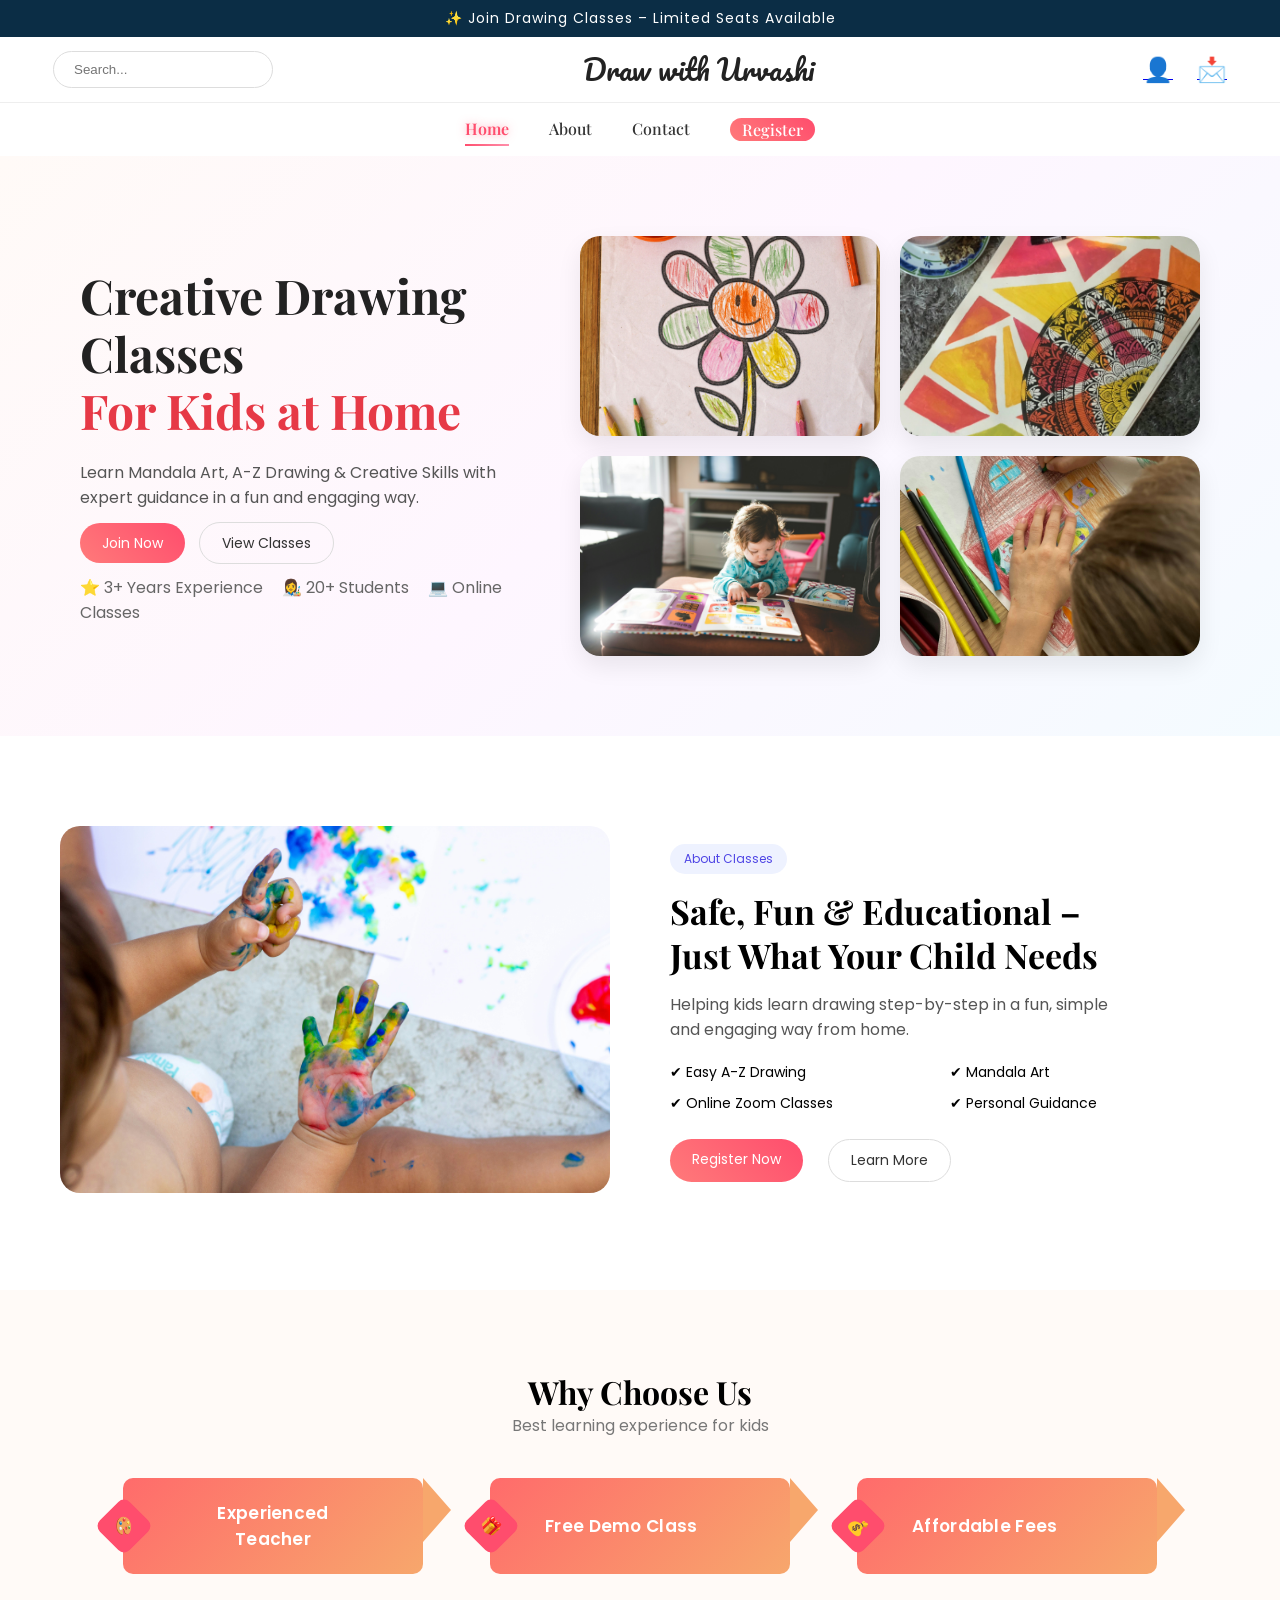
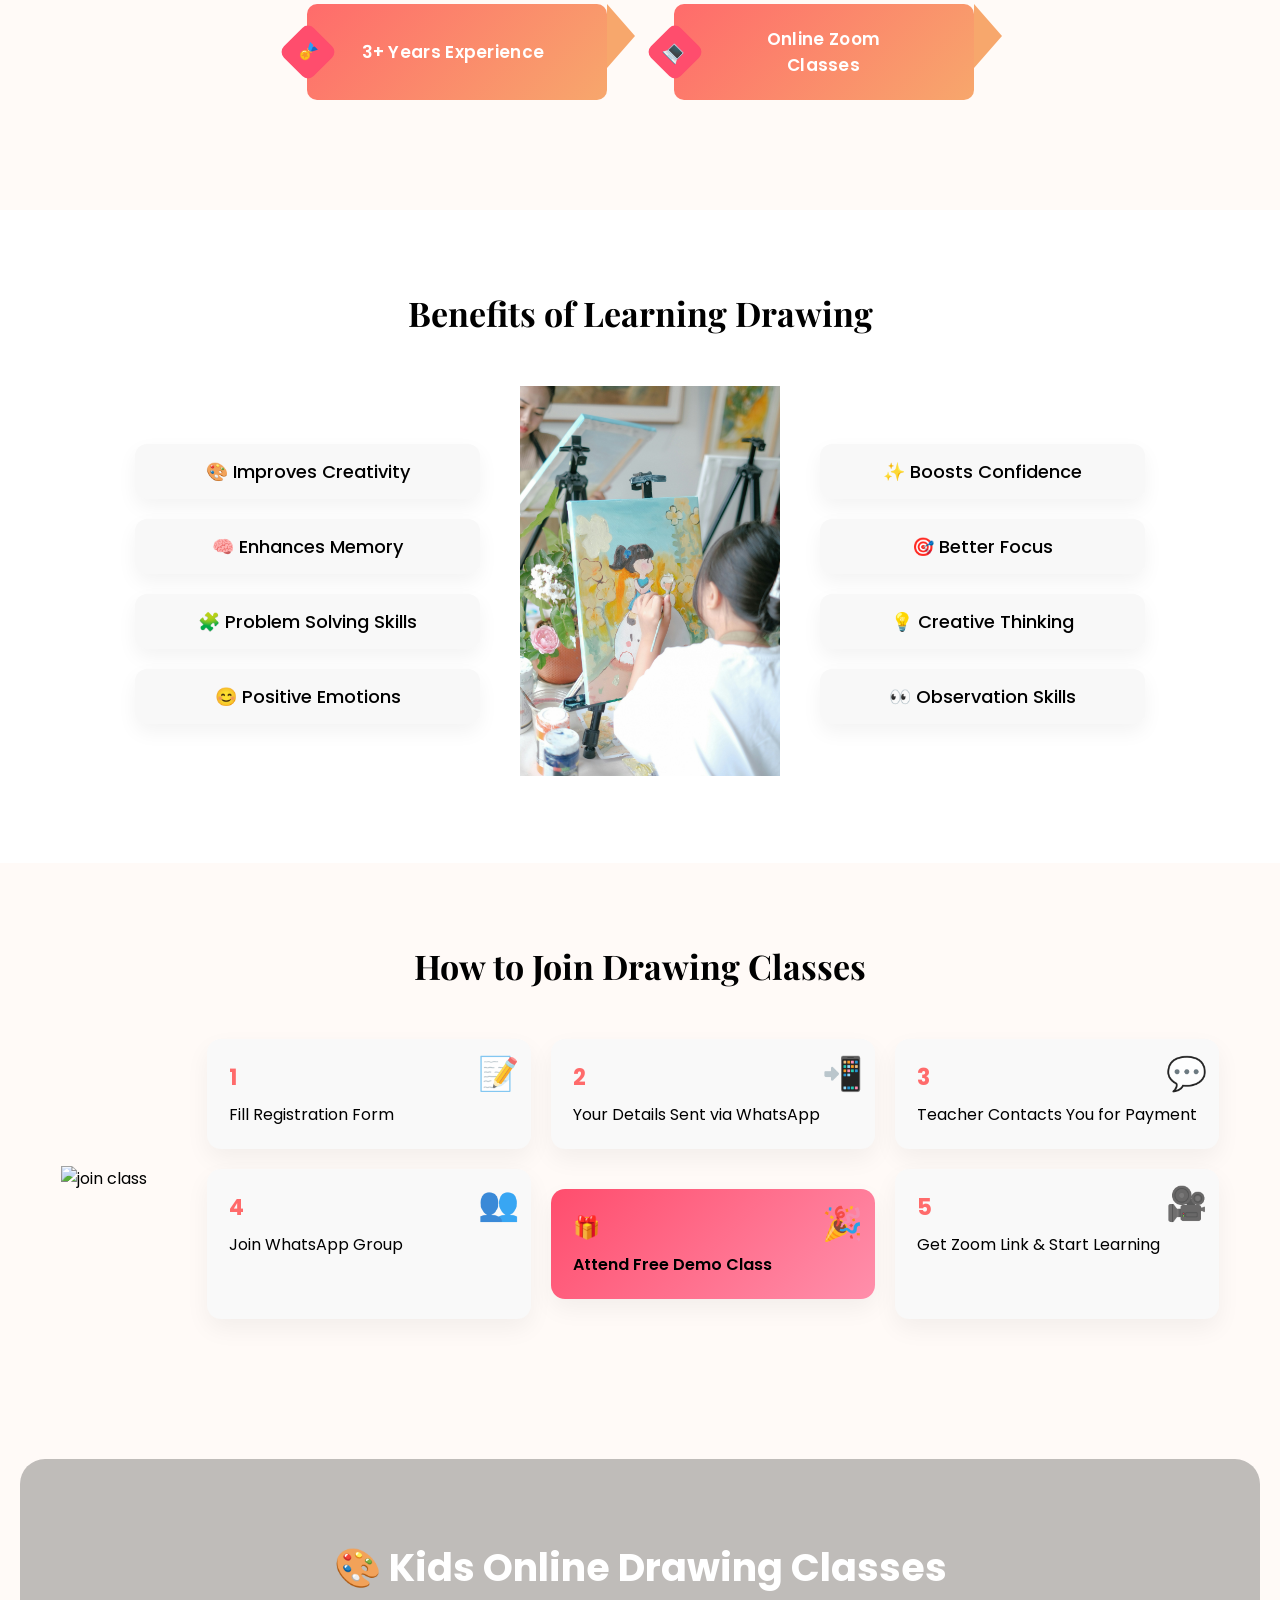
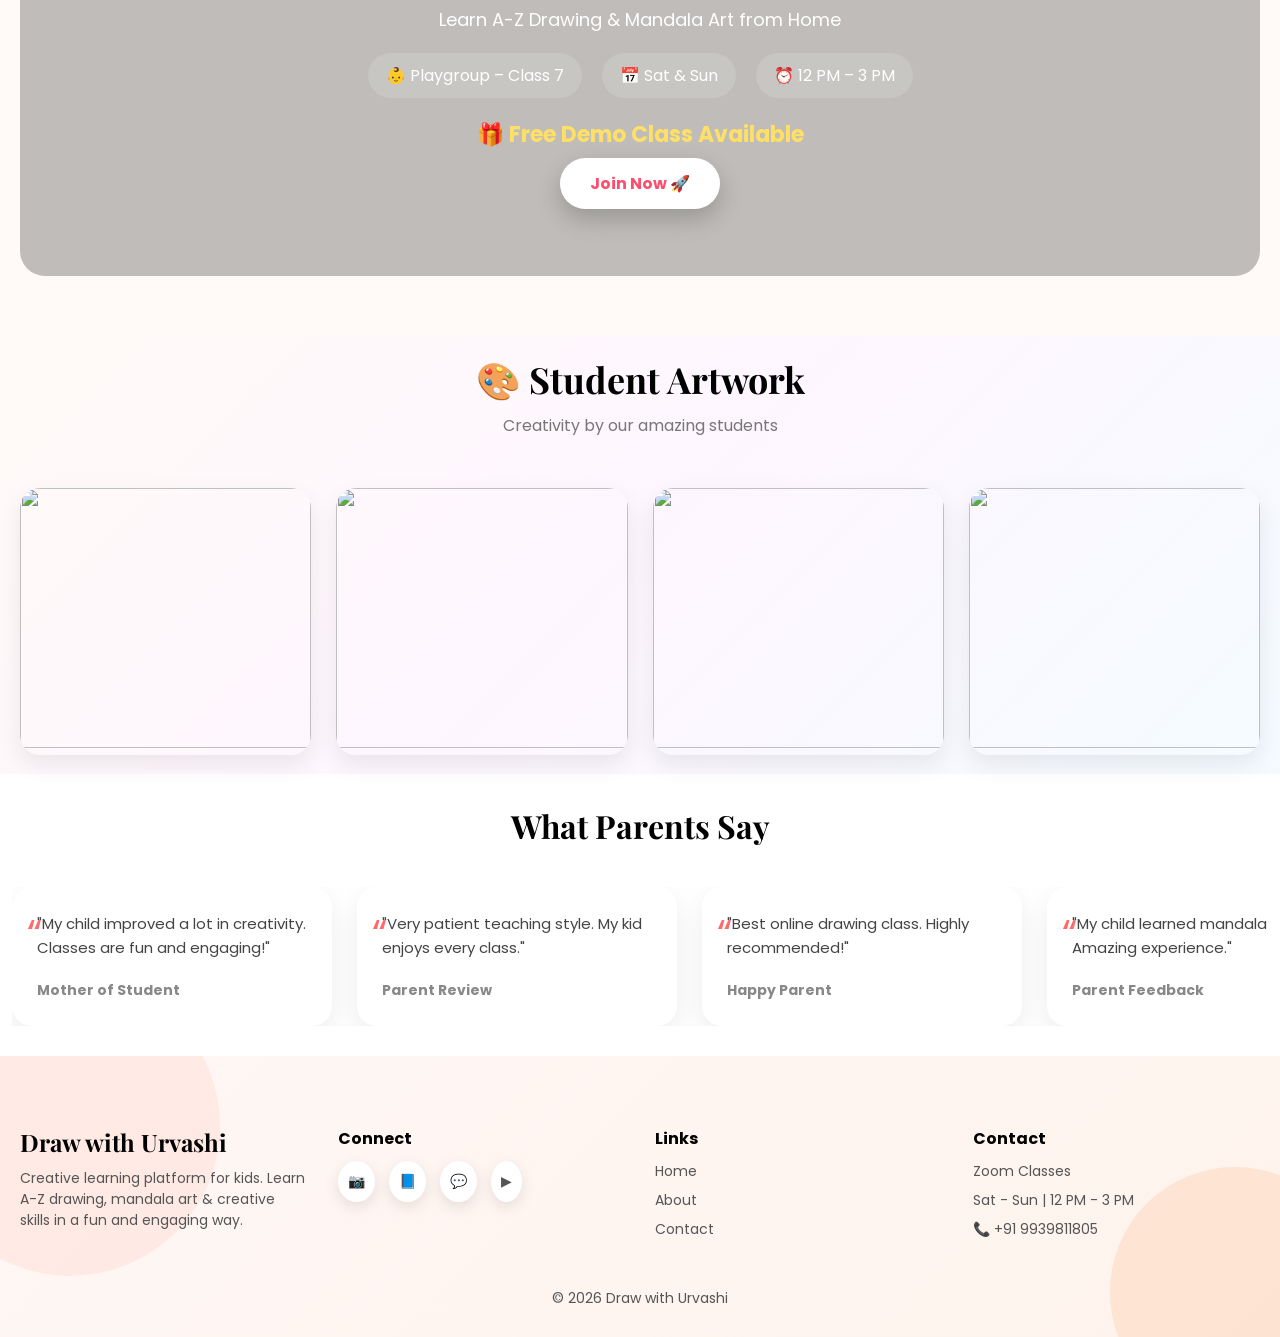
==== commit 159f89cc: "Add files via upload" ====
--- a/index.html
+++ b/index.html
@@ -112,7 +112,7 @@
         </p>
 
         <div class="hero-buttons">
-          <a href="#" class="btn primary">Join Now</a>
+          <a href="#" class="btn primary" onclick="openForm()">Join Now</a>
           <a href="#" class="btn secondary">View Classes</a>
         </div>
 
@@ -171,7 +171,7 @@
         </div>
 
         <div class="buttons">
-          <a href="register.html" class="btn primary">Register Now</a>
+          <a href="#" class="btn primary" onclick="openForm()">Register Now</a>
           <a href="about.html" class="btn secondary">Learn More</a>
         </div>
 
@@ -323,7 +323,7 @@
         🎁 Free Demo Class Available
       </h3>
 
-      <button class="cta-btn">Join Now 🚀</button>
+      <a href=contact.html class="cta-btn">Join Now 🚀</a>
 
     </div>
   </section>
--- a/css/style.css
+++ b/css/style.css
@@ -936,6 +936,7 @@
   border: none;
   font-size: 16px;
   font-weight: bold;
+  text-decoration: none;
   cursor: pointer;
 
   box-shadow: 0 10px 25px rgba(0,0,0,0.2);
